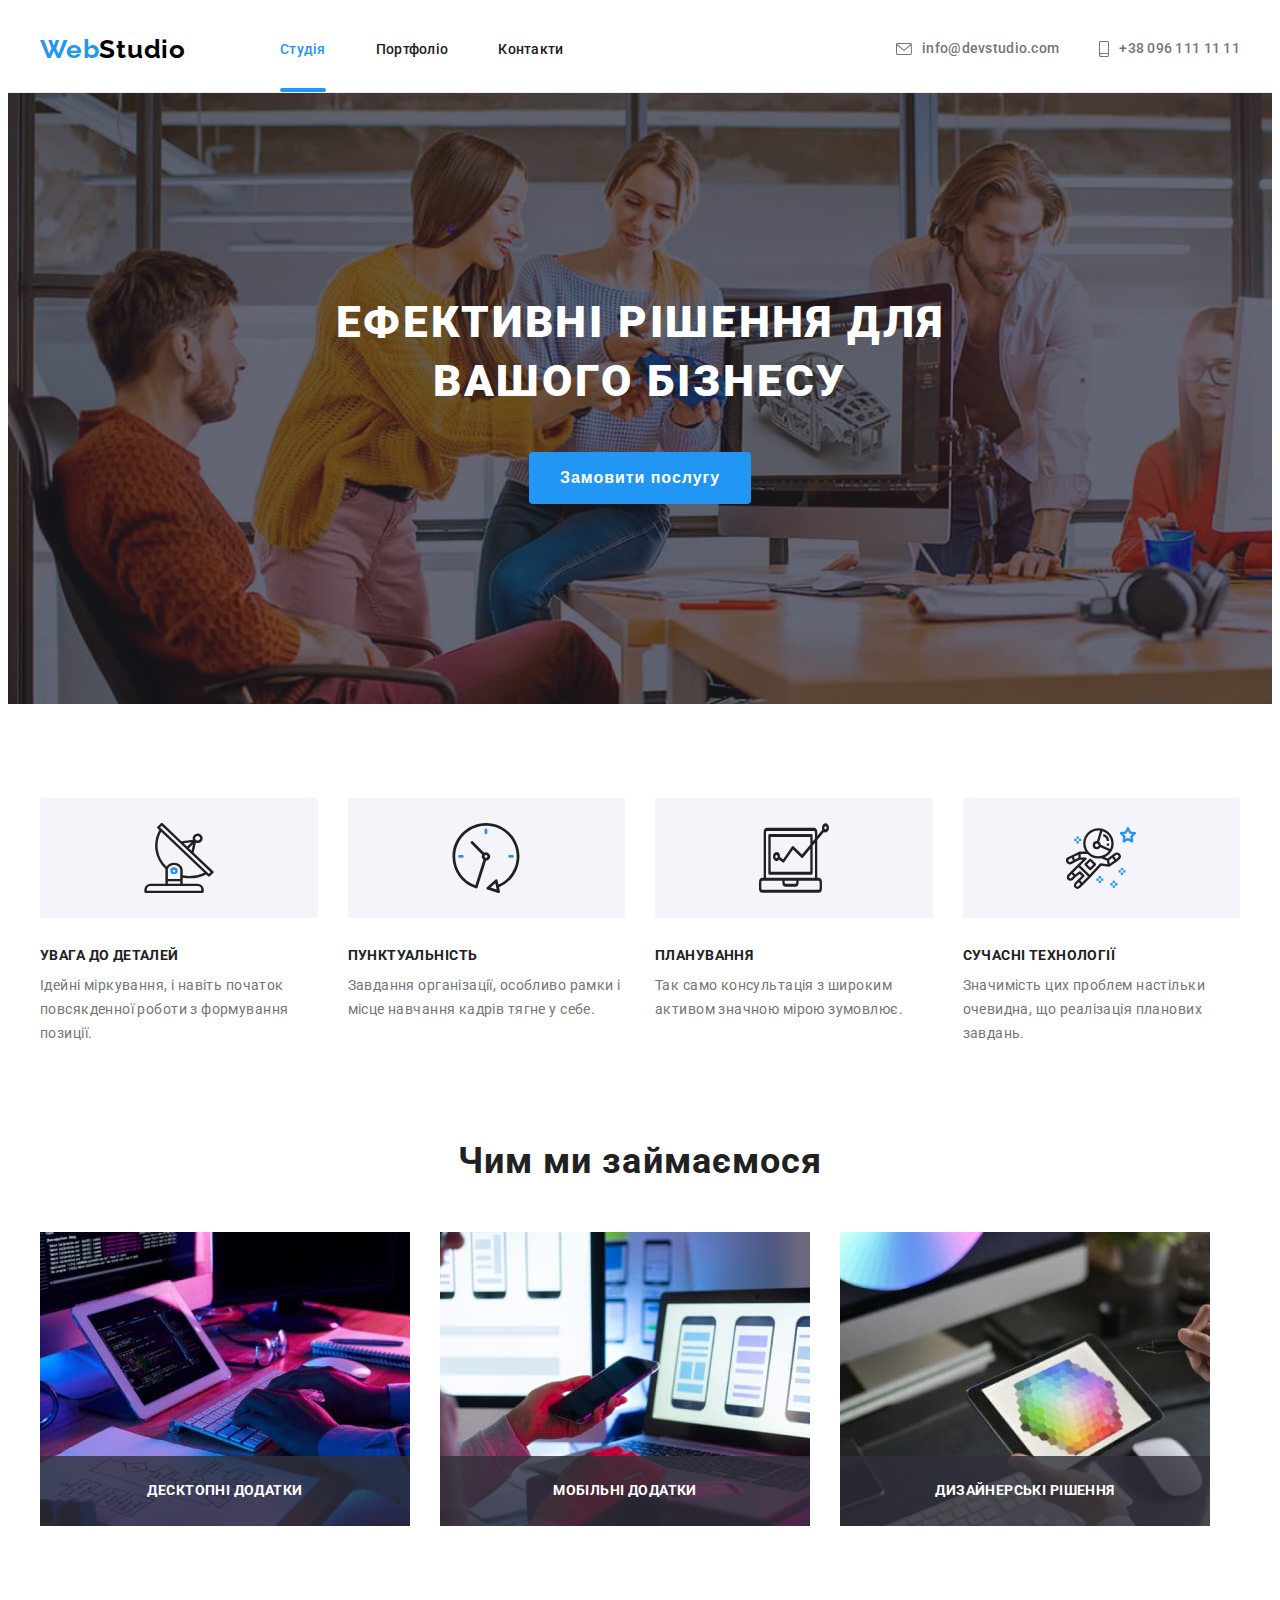
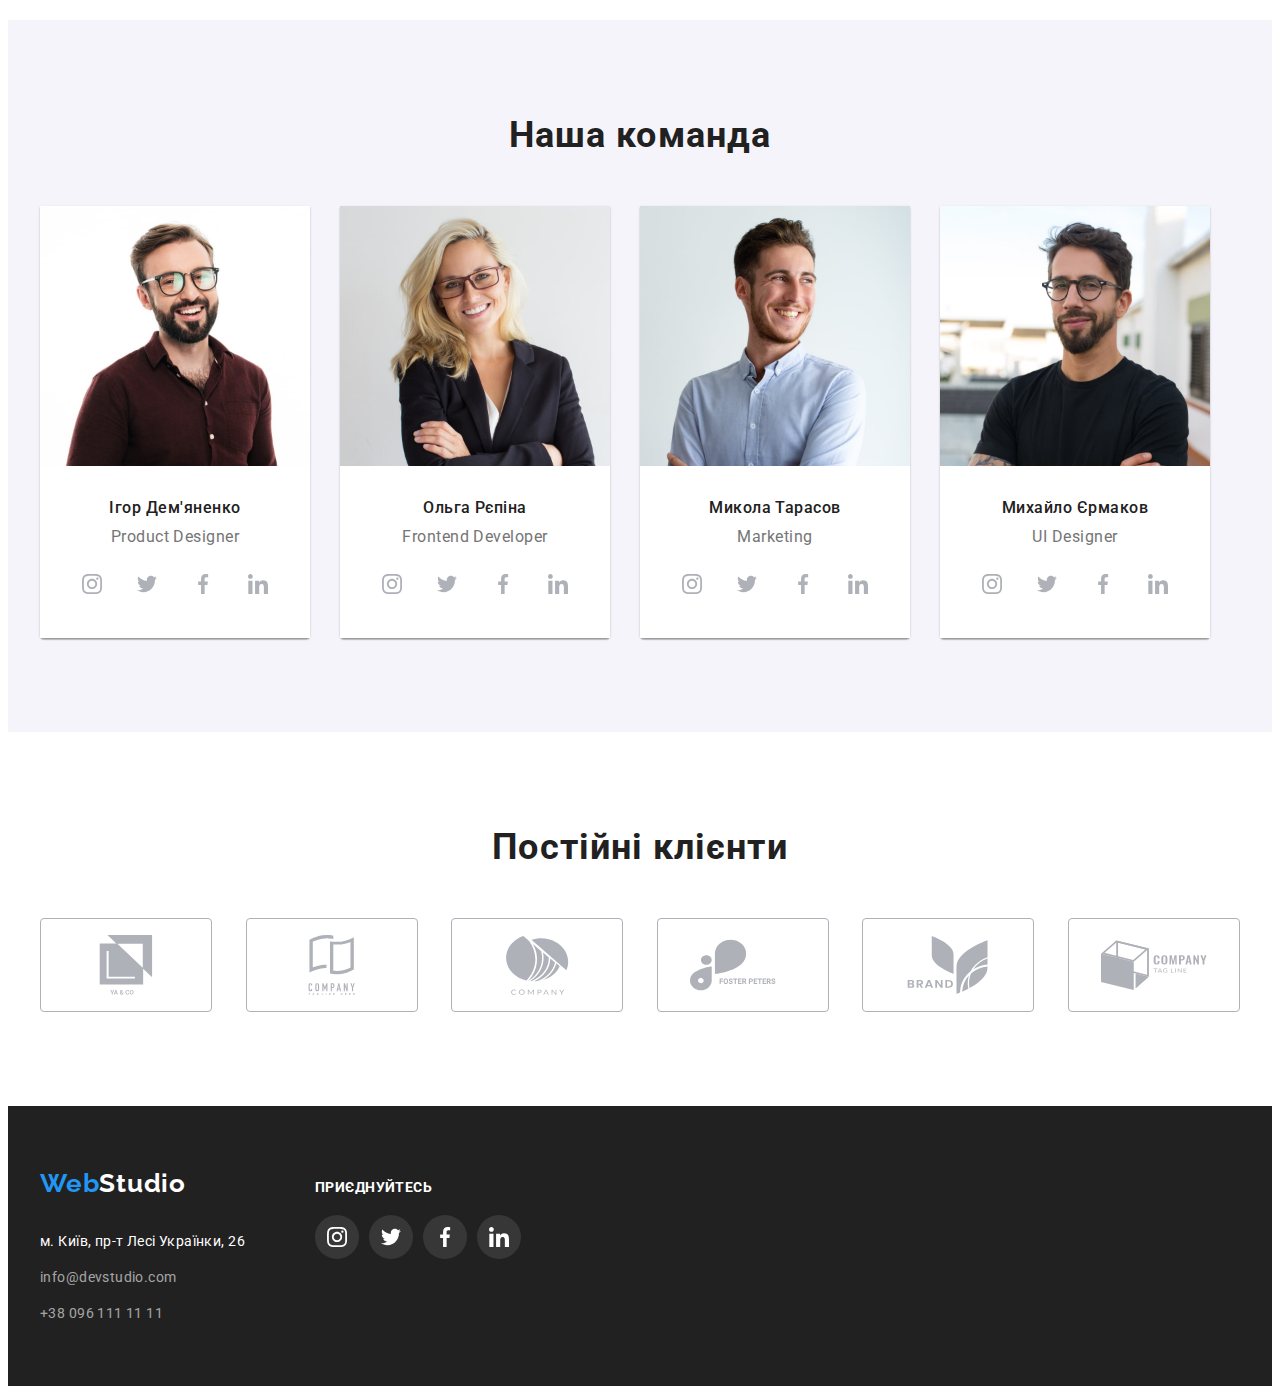
==== index.html @ 7ac187a0 "add js, corected html and css" ====
<!DOCTYPE html>
<html lang="uk">

<head>
    <meta charset="UTF-8">
    <meta http-equiv="X-UA-Compatible" content="IE=edge">
    <meta name="viewport" content="width=device-width, initial-scale=1.0">
    <title>Document</title>
    <link
        href="https://fonts.googleapis.com/css2?family=Raleway:wght@700&family=Roboto:wght@400;500;700;900&display=swap"
        rel="stylesheet">
    <link rel="stylesheet" href="https://cdnjs.cloudflare.com/ajax/libs/modern-normalize/2.0.0/modern-normalize.min.css"
        integrity="sha512-4xo8blKMVCiXpTaLzQSLSw3KFOVPWhm/TRtuPVc4WG6kUgjH6J03IBuG7JZPkcWMxJ5huwaBpOpnwYElP/m6wg=="
        crossorigin="anonymous" referrerpolicy="no-referrer" />
    <link rel="stylesheet" href="./css/style.css">
</head>

<body>
    <header class="header">
        <div class="container header-container">
            <a class=" logo logo-first-part link" href="">Web<span class="part-logo">Studio</span></a>
            <nav class="navigation">
                <ul class="nav-list list">
                    <li class="nav-link-item"><a class="nav-link-list active link" href="./index.html">Студія</a></li>
                    <li class="nav-link-item"><a class="nav-link-list link" href="./portfolio.html">Портфоліо</a>
                    </li>
                    <li class="nav-link-item"><a class="nav-link-list link" href="">Контакти</a></li>
                </ul>
            </nav>
            <ul class="contact-list list">
                <li class="contact-list-item">
                    <a class="contact-mail link" href="mailto:info@devstudio.com"><svg class="contact-icon-mail">
                            <use href="./images/icons.svg#envelope"></use>
                        </svg>info@devstudio.com</a>
                </li>
                <li class="contact-list-item">
                    <a class="contact-number link" href="tel:+380961111111">
                        <svg class="contact-icon-number">
                            <use href="./images/icons.svg#smartphone"></use>
                        </svg>
                        +38 096 111 11
                        11</a>
                </li>
            </ul>
        </div>
    </header>
    <main>

        <!--HERO-->

        <section class="hero">
            <div class="container">
                <h1 class="hero-title overtitle ">Ефективні рішення для вашого бізнесу</h1>
                <button class="hero-button active-btn" type="button" data-modal-open>Замовити послугу</button>
            </div>
        </section>

        <!--ADVANTAGES-->

        <section class="advantages-section section">
            <div class="container">
                <ul class="advantages-list list">
                    <li class="advantages-list-item advantages-icon-antena">
                        <h3 class="advantages-title">Увага до деталей</h3>
                        <p class="advantages-desc">Ідейні міркування, і навіть початок повсякденної роботи з формування
                            позиції.</p>
                    </li>
                    <li class="advantages-list-item advantages-icon-clock">
                        <h3 class="advantages-title">Пунктуальність</h3>
                        <p class="advantages-desc">Завдання організації, особливо рамки і місце навчання кадрів тягне у
                            себе.</p>
                    </li>
                    <li class="advantages-list-item advantages-icon-vector">
                        <h3 class="advantages-title">Планування</h3>
                        <p class="advantages-desc">Так само консультація з широким активом значною мірою зумовлює.</p>
                    </li>
                    <li class="advantages-list-item advantages-icon-astronaut">
                        <h3 class="advantages-title">Сучасні технології</h3>
                        <p class="advantages-desc">Значимість цих проблем настільки очевидна, що реалізація планових
                            завдань.</p>
                    </li>
                </ul>
            </div>
        </section>

        <!--MAIN-->

        <section class="main">
            <div class="container">
                <h2 class="position title">Чим ми займаємося</h2>
                <ul class="main-list list">
                    <li class="main-list-item"><img class="main-image" src="./images/box-1.jpg"
                            alt="праця на комп'ютері" width="370" height="294">
                        <p class="main-list-application">Десктопні додатки</p>
                    </li>
                    <li class="main-list-item"><img class="main-image" src="./images/box-2.jpg"
                            alt=" ком'ютер і телефон" width="370" height="294">
                        <p class="main-list-application">Мобільні додатки</p>
                    </li>
                    <li class="main-list-item"><img class="main-image" src="./images/box-3.jpg" alt="праця на планшеті"
                            width="370" height="294">
                        <p class="main-list-application">Дизайнерські рішення</p>
                    </li>
                </ul>
            </div>
        </section>

        <!--EMPLOYEES-->

        <section class="employees section">
            <div class="container">
                <h2 class="employees-title position title">Наша команда</h2>
                <ul class="employees-list list">
                    <li class="employees-card">
                        <img class="employees-photo" src="./images/command-4.jpg" alt="чоловік в окулярах" width="270"
                            height="260">
                        <div class="employees-wrapper">
                            <h3 class="employees-name position">Ігор Дем'яненко</h3>
                            <p class="employees-position position" lang="en">Product Designer</p>
                            <ul class="social-list list">
                                <li class="social-list-item">
                                    <a class="social-list-link" href="">
                                        <svg class="social-list-icon" width="20" height="20">
                                            <use href="./images/icons.svg#instagram"></use>
                                        </svg>
                                    </a>
                                </li>
                                <li class="social-list-item">
                                    <a class="social-list-link" href="">
                                        <svg class="social-list-icon" width="20" height="20">
                                            <use href="./images/icons.svg#twitter"></use>
                                        </svg>
                                    </a>
                                </li>
                                <li class="social-list-item">
                                    <a class="social-list-link" href="">
                                        <svg class="social-list-icon" width="20" height="20">
                                            <use href="./images/icons.svg#facebook"></use>
                                        </svg>
                                    </a>
                                </li>
                                <li class="social-list-item">
                                    <a class="social-list-link" href="">
                                        <svg class="social-list-icon" width="20" height="20">
                                            <use href="./images/icons.svg#linkedin"></use>
                                        </svg>
                                    </a>
                                </li>
                            </ul>
                        </div>
                    </li>
                    <li class="employees-card">
                        <img class="employees-photo" src="./images/command-2.jpg" alt="жінка в окулярах" width="270"
                            height="260">
                        <div class="employees-wrapper">
                            <h3 class="employees-name position">Ольга Рєпіна</h3>
                            <p class="employees-position position" lang="en">Frontend Developer</p>
                            <ul class="social-list list">
                                <li class="social-list-item">
                                    <a class="social-list-link" href="">
                                        <svg class="social-list-icon" width="20" height="20">
                                            <use href="./images/icons.svg#instagram"></use>
                                        </svg>
                                    </a>
                                </li>
                                <li class="social-list-item">
                                    <a class="social-list-link" href="">
                                        <svg class="social-list-icon" width="20" height="20">
                                            <use href="./images/icons.svg#twitter"></use>
                                        </svg>
                                    </a>
                                </li>
                                <li class="social-list-item">
                                    <a class="social-list-link" href="">
                                        <svg class="social-list-icon" width="20" height="20">
                                            <use href="./images/icons.svg#facebook"></use>
                                        </svg>
                                    </a>
                                </li>
                                <li class="social-list-item">
                                    <a class="social-list-link" href="">
                                        <svg class="social-list-icon" width="20" height="20">
                                            <use href="./images/icons.svg#linkedin"></use>
                                        </svg>
                                    </a>
                                </li>
                            </ul>
                        </div>
                    </li>
                    <li class="employees-card">
                        <img class="employees-photo" src="./images/command-3.jpg" alt="чоловік" width="270"
                            height="260">
                        <div class="employees-wrapper">
                            <h3 class="employees-name position">Микола Тарасов</h3>
                            <p class="employees-position position" lang="en">Marketing</p>
                            <ul class="social-list list">
                                <li class="social-list-item">
                                    <a class="social-list-link" href="">
                                        <svg class="social-list-icon" width="20" height="20">
                                            <use href="./images/icons.svg#instagram"></use>
                                        </svg>
                                    </a>
                                </li>
                                <li class="social-list-item">
                                    <a class="social-list-link" href="">
                                        <svg class="social-list-icon" width="20" height="20">
                                            <use href="./images/icons.svg#twitter"></use>
                                        </svg>
                                    </a>
                                </li>
                                <li class="social-list-item">
                                    <a class="social-list-link" href="">
                                        <svg class="social-list-icon" width="20" height="20">
                                            <use href="./images/icons.svg#facebook"></use>
                                        </svg>
                                    </a>
                                </li>
                                <li class="social-list-item">
                                    <a class="social-list-link" href="">
                                        <svg class="social-list-icon" width="20" height="20">
                                            <use href="./images/icons.svg#linkedin"></use>
                                        </svg>
                                    </a>
                                </li>
                            </ul>
                        </div>
                    </li>
                    <li class="employees-card">
                        <img class="employees-photo" src="./images/command-1.jpg" alt="чоловік в окулярах" width="270"
                            height="260">
                        <div class="employees-wrapper">
                            <h3 class="employees-name position">Михайло Єрмаков</h3>
                            <p class="employees-position position" lang="en">UI Designer</p>
                            <ul class="social-list list">
                                <li class="social-list-item">
                                    <a class="social-list-link" href="">
                                        <svg class="social-list-icon" width="20" height="20">
                                            <use href="./images/icons.svg#instagram"></use>
                                        </svg>
                                    </a>
                                </li>
                                <li class="social-list-item">
                                    <a class="social-list-link" href="">
                                        <svg class="social-list-icon" width="20" height="20">
                                            <use href="./images/icons.svg#twitter"></use>
                                        </svg>
                                    </a>
                                </li>
                                <li class="social-list-item">
                                    <a class="social-list-link" href="">
                                        <svg class="social-list-icon" width="20" height="20">
                                            <use href="./images/icons.svg#facebook"></use>
                                        </svg>
                                    </a>
                                </li>
                                <li class="social-list-item">
                                    <a class="social-list-link" href="">
                                        <svg class="social-list-icon" width="20" height="20">
                                            <use href="./images/icons.svg#linkedin"></use>
                                        </svg>
                                    </a>
                                </li>
                            </ul>
                        </div>
                    </li>
                </ul>
            </div>
        </section>

        <!------CUSTOMER------>

        <section class="customer section">
            <div class="container">
                <h2 class="title position">Постійні клієнти</h2>
                <ul class="customer-list list">
                    <li class="customer-list-item">
                        <a class="customer-link-list" href="">
                            <svg class="customer-list-icon" width="106" height="60">
                                <use href="./images/icons.svg#buyer-1"></use>
                            </svg>
                        </a>
                    </li>
                    <li class="customer-list-item">
                        <a class="customer-link-list" href="">
                            <svg class="customer-list-icon" width="106" height="60">
                                <use href="./images/icons.svg#buyer-2"></use>
                            </svg>
                        </a>
                    </li>
                    <li class="customer-list-item">
                        <a class="customer-link-list" href="">
                            <svg class="customer-list-icon" width="106" height="60">
                                <use href="./images/icons.svg#buyer-3"></use>
                            </svg>
                        </a>
                    </li>
                    <li class="customer-list-item">
                        <a class="customer-link-list" href="">
                            <svg class="customer-list-icon" width="106" height="60">
                                <use href="./images/icons.svg#buyer-4"></use>
                            </svg>
                        </a>
                    </li>
                    <li class="customer-list-item">
                        <a class="customer-link-list" href="">
                            <svg class="customer-list-icon" width="106" height="60">
                                <use href="./images/icons.svg#buyer-5"></use>
                            </svg>
                        </a>
                    </li>
                    <li class="customer-list-item">
                        <a class="customer-link-list" href="">
                            <svg class="customer-list-icon" width="106" height="60">
                                <use href="./images/icons.svg#buyer-6"></use>
                            </svg>
                        </a>
                    </li>
                </ul>
            </div>
        </section>


    </main>
    <footer class="footer decoration">
        <div class="container container-join">
            <div class="adress-container">
                <a class="logo link" href="">Web<span class="second-part">Studio</span></a>
                <address class="contact-info">
                    <p class="address">м. Київ, пр-т Лесі Українки, 26</p>
                    <ul class="list">
                        <li class="info">
                            <a class="info-mail link" href="mailto:info@devstudio.com ">info@devstudio.com</a>
                        </li>
                        <li class="info">
                            <a class="info-number link" href="tel:+380961111111">+38 096 111 11 11</a>
                        </li>
                    </ul>
                </address>
            </div>
            <div class="social-join">
                <h2 class="social">приєднуйтесь</h2>
                <ul class="social-list list">
                    <li class="social-list-item">
                        <a class="social-list-link-join" href="">
                            <svg class="social-list-icon-join" width="20" height="20">
                                <use href="./images/icons.svg#instagram"></use>
                            </svg>
                        </a>
                    </li>
                    <li class="social-list-item">
                        <a class="social-list-link-join" href="">
                            <svg class="social-list-icon-join" width="20" height="20">
                                <use href="./images/icons.svg#twitter"></use>
                            </svg>
                        </a>
                    </li>
                    <li class="social-list-item">
                        <a class="social-list-link-join" href="">
                            <svg class="social-list-icon-join" width="20" height="20">
                                <use href="./images/icons.svg#facebook"></use>
                            </svg>
                        </a>
                    </li>
                    <li class="social-list-item">
                        <a class="social-list-link-join" href="">
                            <svg class="social-list-icon-join" width="20" height="20">
                                <use href="./images/icons.svg#linkedin"></use>
                            </svg>
                        </a>
                    </li>
                </ul>
            </div>
        </div>
    </footer>


    <div class="backdrop is-hidden" data-modal>
        <div class="modal">
            <button type="button" class="moda-close-btn" data-modal-close>
                <svg class="modal-close-icon" width="18" height="18">
                    <use href="./images/icons.svg#icon-close"></use>
                </svg>
            </button>
        </div>
    </div>
    <script src="./js/modal.js"></script>
</body>

</html>
---- css/style.css ----
:root {
    --primare-font-family: 'Roboto', sans-serif;
    --second-font-family: 'Raleway', sans-serif;
    --primare-text-color-theme-dark: #212121;
    --secondary-text-color-theme-dark: #757575;
    --primare-text-color-theme-light: #ffffff;
    --secondary-text-color-theme-light: rgba(255, 255, 255, 0.6);
    --accent-color: #2196F3;
    --part-logo-color: #000000;
    --first-decoration-backgraund: #2F303A;
    --second-decoration-backgroend: #F5F4FA;
    --cubic: cubic-bezier(0.4, 0, 0.2, 1)
}

body {
    font-family: var(--primare-font-family);
    color: var(--primare-text-color-theme-dark);
}

h1,
h2,
h3,
p {
    margin-top: 0;
    margin-bottom: 0;
}

ul {
    margin-top: 0;
    margin-bottom: 0;
    padding-left: 0;
}

img {
    display: block;
}

address {
    font-style: normal;
}

.link {
    text-decoration: none;
}


.list {
    list-style: none;
}

.container {
    width: 1200px;
    padding-left: 15px;
    padding-right: 15px;
    margin-left: auto;
    margin-right: auto;
}

.section {
    padding-top: 94px;
    padding-bottom: 94px;
}

.header-container {
    display: flex;
    align-items: center;
}

.header {
    max-width: 1600px;
    margin-left: auto;
    margin-right: auto;
    border-bottom: 1px solid #ECECEC;
}

.logo {
    font-family: 'Raleway';
    font-weight: 700;
    font-size: 26px;
    line-height: 1.38;
    letter-spacing: 0.03em;
    color: var(--accent-color);
}

.logo-first-part {
    margin-right: 94px;
}

.part-logo {
    color: var(--part-logo-color);
}

.nav-list {
    display: flex;
}

.nav-link-list {
    display: block;
    padding-top: 32px;
    padding-bottom: 32px;
    font-weight: 500;
    font-size: 14px;
    line-height: 1.4;
    letter-spacing: 0.02em;
    color: var(--primare-text-color-theme-dark);
    transition: color 250ms var(--cubic);
}

.nav-link-list:hover,
.nav-link-list:focus {
    color: var(--accent-color);
}

.nav-link-item:not(:last-child) {
    margin-right: 50px;
}

.contact-list {
    display: flex;
    margin-left: auto;
}

.contact-list-item:not(:last-child) {
    margin-right: 40px;
}

.contact-mail,
.contact-number {
    display: inline-flex;
    align-items: center;
    font-weight: 500;
    font-size: 14px;
    line-height: 1.4;
    letter-spacing: 0.02em;
    color: var(--secondary-text-color-theme-dark);
    transition: color 250ms var(--cubic);
}


.contact-mail:hover,
.contact-mail:focus {
    color: var(--accent-color);
}

.contact-icon-mail {
    width: 16px;
    height: 12px;
    fill: var(--secondary-text-color-theme-dark);
    margin-right: 10px;
    transition: fill 250ms var(--cubic);
}


.contact-mail:hover .contact-icon-mail,
.contact-mail:focus .contact-icon-mail {
    fill: var(--accent-color);
}


.contact-icon-number {
    width: 10px;
    height: 16px;
    fill: var(--secondary-text-color-theme-dark);
    margin-right: 10px;
    transition: fill 250ms var(--cubic);
}

.contact-number:hover .contact-icon-number,
.contact-number:focus .contact-icon-number {
    fill: var(--accent-color);
}

.contact-number:hover,
.contact-number:focus {
    color: var(--accent-color);
}

.active {
    position: relative;
    color: var(--accent-color);
}

.active::after {
    content: "";
    position: absolute;
    width: 100%;
    height: 4px;
    left: 0;
    bottom: 0;
    border-radius: 2px;
    background-color: var(--accent-color);
}

/*---------START HERO---------*/
.hero {
    max-width: 1600px;
    margin-left: auto;
    margin-right: auto;
    background-image: linear-gradient(rgba(47, 48, 58, 0.4), rgba(47, 48, 58, 0.4)), url(../images/hero/Img.jpg);
    background-size: cover;
    text-align: center;
    padding-top: 200px;
    padding-bottom: 200px;
    background-color: var(--first-decoration-backgraund);
}

.hero-title {
    font-weight: 900;
    font-size: 44px;
    line-height: 1.36;
    letter-spacing: 0.06em;
    text-transform: uppercase;
    text-align: center;
    color: var(--primare-text-color-theme-light);
    margin-bottom: 40px;
}

.overtitle {
    max-width: 696px;
    margin-right: auto;
    margin-left: auto;
}

.hero-button {
    min-width: 216px;
    padding: 10px 30px;
    font-weight: 700;
    font-size: 16px;
    line-height: 1.88;
    letter-spacing: 0.06em;
    text-align: center;
    border-radius: 4px;
    border: 1px solid transparent;
    color: var(--primare-text-color-theme-light);
    transition: background-color 250ms var(--cubic);
    cursor: pointer;
}

.hero-button:hover,
.hero-button:focus {
    background-color: var(--accent-color);
}

.position {
    text-align: center;
}

/*--------END HERO-----------*/
/*-----START ADVANTAGES------*/
.advantages-section {
    padding-top: 94px;
}


.advantages-list {
    display: flex;
    margin-left: -30px;
}

.advantages-list-item {
    flex-basis: calc((100% - 90px) / 4);
    margin-left: 30px;
}

.advantages-list-item::before {
    display: block;
    content: "";
    height: 120px;
    background-size: 70px 70px;
    background-repeat: no-repeat;
    background-position: center;
    background-color: #F5F4FA;
    margin-bottom: 30px;
}

.advantages-icon-antena::before {
    content: "";
    background-image: url(../images/antena.svg);
}

.advantages-icon-clock::before {
    content: "";
    background-image: url(../images/clock\ 1.svg);
}

.advantages-icon-vector::before {
    content: "";
    background-image: url(../images/vector.svg);
}

.advantages-icon-astronaut::before {
    content: "";
    background-image: url(../images/astronaut\ 1.svg);
}

.advantages-title {
    font-weight: 700;
    font-size: 14px;
    line-height: 1.14;
    letter-spacing: 0.03em;
    text-transform: uppercase;
    margin-bottom: 10px;
}

.advantages-desc {
    font-size: 14px;
    line-height: 1.71;
    letter-spacing: 0.03em;
    color: var(--secondary-text-color-theme-dark);
}

/*------END ADVANTAGES-------*/
/*-----START MAIN-----*/

.main {
    padding-bottom: 94px;
}

.title {
    font-weight: 700;
    font-size: 36px;
    line-height: 1.17;
    letter-spacing: 0.03em;
    margin-bottom: 50px;
}

.main-list {
    display: flex;
    margin-left: -30px;
}

.main-list-item {
    position: relative;
    width: 370px;
    margin-left: 30px;
}



.main-list-application {
    position: absolute;
    bottom: 0;
    right: 0;
    margin: 0;
    width: 100%;
    height: 70px;
    display: flex;
    justify-content: center;
    align-items: center;
    color: var(--primare-text-color-theme-light);
    background-color: rgba(47, 48, 58, 0.8);
    font-weight: 700;
    font-size: 14px;
    line-height: 1.14;
    letter-spacing: 0.03em;
    text-transform: uppercase;
}

/*------END MAIN-------*/
/*-----START EMPLOYEES------*/
.employees {
    background-color: var(--second-decoration-backgroend);
}

.employees-title {
    background-color: var(--second-decoration-backgroend);
}

.employees-list {
    display: flex;
    margin-left: -30px;
}

.employees-card {
    margin-left: 30px;
    box-shadow: 0px 1px 3px rgba(0, 0, 0, 0.12),
        0px 1px 1px rgba(0, 0, 0, 0.14),
        0px 2px 1px rgba(0, 0, 0, 0.2);
    border-radius: 0px 0px 4px 4px;
}

.employees-wrapper {
    padding: 32px 30px;
    background-color: #ffffff;


}

.employees-name {
    font-weight: 500;
    font-size: 16px;
    line-height: 1.19;
    letter-spacing: 0.03em;
    color: var(--primare-text-color-theme-dark);
    margin-bottom: 10px;
}

.employees-position {
    font-size: 16px;
    line-height: 1.19;
    letter-spacing: 0.03em;
    color: var(--secondary-text-color-theme-dark);
    margin-bottom: 16px;
}

.social-list {
    display: flex;
    justify-content: space-between;
}

.social-list-link {
    display: flex;
    align-items: center;
    justify-content: center;
    width: 44px;
    height: 44px;
    border-radius: 50%;
    transition: background-color 250ms var(--cubic);
}

.social-list-icon {
    fill: #AFB1B8;
    transition: fill 250ms var(--cubic);
}

.social-list-link:hover,
.social-list-link:focus {
    background-color: var(--accent-color);
}

.social-list-link:hover .social-list-icon,
.social-list-link:focus .social-list-icon {
    fill: var(--primare-text-color-theme-light);
}

/*-----END EMPLOYEES-----*/

/*------START CUSTOMER-----*/

.customer-list {
    display: flex;
    justify-content: space-between;
}

.customer-link-list {
    display: flex;
    align-items: center;
    justify-content: center;
    width: 170px;
    height: 92px;
    border: 1px solid #AFB1B8;
    border-radius: 4px;
    transition: border 250ms var(--cubic);
}

.customer-link-list:hover,
.customer-link-list:focus {
    border: 1px solid var(--accent-color);
}

.customer-link-list:hover .customer-list-icon,
.customer-link-list:focus .customer-list-icon {
    fill: var(--accent-color);
}

.customer-list-icon {
    fill: #AFB1B8;
    transition: fill 250ms var(--cubic);
}


/*------END CUSTOMER-------*/


/*-----START FOOTER------*/
.footer {
    max-width: 1600px;
    margin-left: auto;
    margin-right: auto;
    padding-top: 60px;
    padding-bottom: 60px;
    background-color: var(--primare-text-color-theme-dark);
}

.second-part {
    color: var(--primare-text-color-theme-light);
}

.contact-info {
    margin-top: 28px;
    margin-right: 70px;
}

.address {
    font-style: normal;
    font-weight: 400;
    font-size: 14px;
    line-height: 1.71;
    letter-spacing: 0.03em;
    margin-bottom: 12px;
    color: var(--primare-text-color-theme-light);
}

.info-mail {
    font-style: normal;
    font-weight: 400;
    font-size: 14px;
    line-height: 1.71;
    letter-spacing: 0.03em;
    color: var(--secondary-text-color-theme-light);
    transition: color 250ms var(--cubic);
}

.info-mail:hover,
.info-mail:focus {
    color: var(--primare-text-color-theme-light);
}

.info:not(:last-child) {
    margin-bottom: 12px;
}

.info-number {
    font-style: normal;
    font-weight: 400;
    font-size: 14px;
    line-height: 1.71;
    letter-spacing: 0.03em;
    color: var(--secondary-text-color-theme-light);
    transition: color 250ms var(--cubic);
}

.info-number:hover,
.info-number:focus {
    color: var(--primare-text-color-theme-light);
}

.container-join {
    display: flex;
    align-items: baseline;
}

.social {
    font-weight: 700;
    font-size: 14px;
    line-height: 16px;
    letter-spacing: 0.03em;
    text-transform: uppercase;
    color: var(--primare-text-color-theme-light);
    margin-bottom: 20px;
}

.social-list-item:not(:last-child) {
    margin-right: 10px;

}

.social-list-link-join {
    display: flex;
    align-items: center;
    justify-content: center;
    width: 44px;
    height: 44px;
    border-radius: 50%;
    background-color: rgba(255, 255, 255, 0.1);
    transition: background-color 250ms var(--cubic);
}

.social-list-link-join:hover,
.social-list-link-join:focus {
    background-color: var(--accent-color);
}

.social-list-icon-join {
    fill: #ffffff;
}

/*---------END FOOTER---------*/

/*---------PORTFOLIO----------*/

/*------START PROJECT------*/
.project {
    padding-top: 94px;
    padding-bottom: 94px;
}

.headline-btn {
    font-weight: 500;
    font-size: 16px;
    line-height: 1.62;
    letter-spacing: 0.03em;
    cursor: pointer;
    color: var(--primare-text-color-theme-dark);
    background-color: var(--second-decoration-backgroend);
    border: none;
    border-radius: 4px;
    padding: 6px 22px;
    transition: background-color 250ms var(--cubic), color 250ms var(--cubic), box-shadow 250ms var(--cubic);
}

.headline-btn:hover,
.headline-btn:focus {
    background-color: var(--accent-color);
    color: var(--primare-text-color-theme-light);
    box-shadow: 0px 3px 1px rgba(0, 0, 0, 0.1), 0px 1px 2px rgba(0, 0, 0, 0.08), 0px 2px 2px rgba(0, 0, 0, 0.12);
}

.active-btn {
    background-color: var(--accent-color);
    color: var(--primare-text-color-theme-light);
}

.project-filtr {
    display: flex;
    justify-content: center;
}

.project-filtr-item:not(:last-child) {
    margin-right: 8px;
}

.project-list {
    display: flex;
    flex-wrap: wrap;
    margin-top: 50px;
}

.project-list-item {
    width: 370px;
    margin-right: 30px;
    margin-bottom: 30px;
}

.project-list-link {
    transition: box-shadow 250ms var(--cubic);
}

.project-list-link:hover,
.project-list-link:focus {
    display: block;
    border: 1px solid #EEEEEE;
    box-shadow: 0px 1px 1px rgba(0, 0, 0, 0.12), 0px 4px 4px rgba(0, 0, 0, 0.06), 1px 4px 6px rgba(0, 0, 0, 0.16);
}

.project-wrapper {
    position: relative;
    overflow: hidden;
}

.project-wrapper-modal {
    position: absolute;
    top: 0;
    left: 0;
    width: 100%;
    height: 100%;
    background-color: rgba(33, 150, 243, 0.9);

    opacity: 0;
    transform: translateY(100%);
    transition: transform 250ms var(--cubic), opacity 250ms var(--cubic);
}

.project-list-link:hover .project-wrapper-modal {
    transform: translateY(0%);
    opacity: 1;
}

.project-modal {
    position: absolute;
    min-width: 322px;
    min-height: 168px;
    top: 50%;
    left: 50%;
    transform: translate(-50%, -50%);

    font-size: 18px;
    line-height: 1.6;
    letter-spacing: 0.03em;
    color: var(--primare-text-color-theme-light);
}

.project-list-item:nth-child(3n) {
    margin-right: 0;
}

.project-list-item:nth-last-child(-n+3) {
    margin-bottom: 0;
}

.project-items {
    padding: 20px 24px;
    border: 1px solid #EEEEEE;
    border-top: 0;
}

.project-name {
    font-weight: 700;
    font-size: 18px;
    line-height: 2.00;
    letter-spacing: 0.06em;
    color: var(--primare-text-color-theme-dark);
    margin-bottom: 4px;
}

.project-department {
    font-size: 16px;
    line-height: 1.88;
    letter-spacing: 0.03em;
    color: var(--secondary-text-color-theme-dark);
}

.backdrop {
    position: fixed;
    top: 0;
    left: 0;
    width: 100vw;
    height: 100vh;
    background-color: rgba(0, 0, 0, 0.2);

    opacity: 1;
    transition: opacity 250ms var(--cubic), visibility 250ms var(--cubic);
}

.backdrop.is-hidden {
    opacity: 0;
    visibility: hidden;
    pointer-events: none;
}

.modal {
    position: absolute;
    width: 528px;
    height: 580px;
    top: 50%;
    left: 50%;
    transform: translate(-50%, -50%);

    background-color: var(--primare-text-color-theme-light);
}

.moda-close-btn {
    position: absolute;
    top: 8px;
    right: 8px;
    display: flex;
    justify-content: center;
    align-items: center;
    width: 30px;
    height: 30px;
    border-radius: 50%;
    border: 1px solid rgba(0, 0, 0, 0.1);
    background-color: transparent;
    padding: 0;
    cursor: pointer;

}
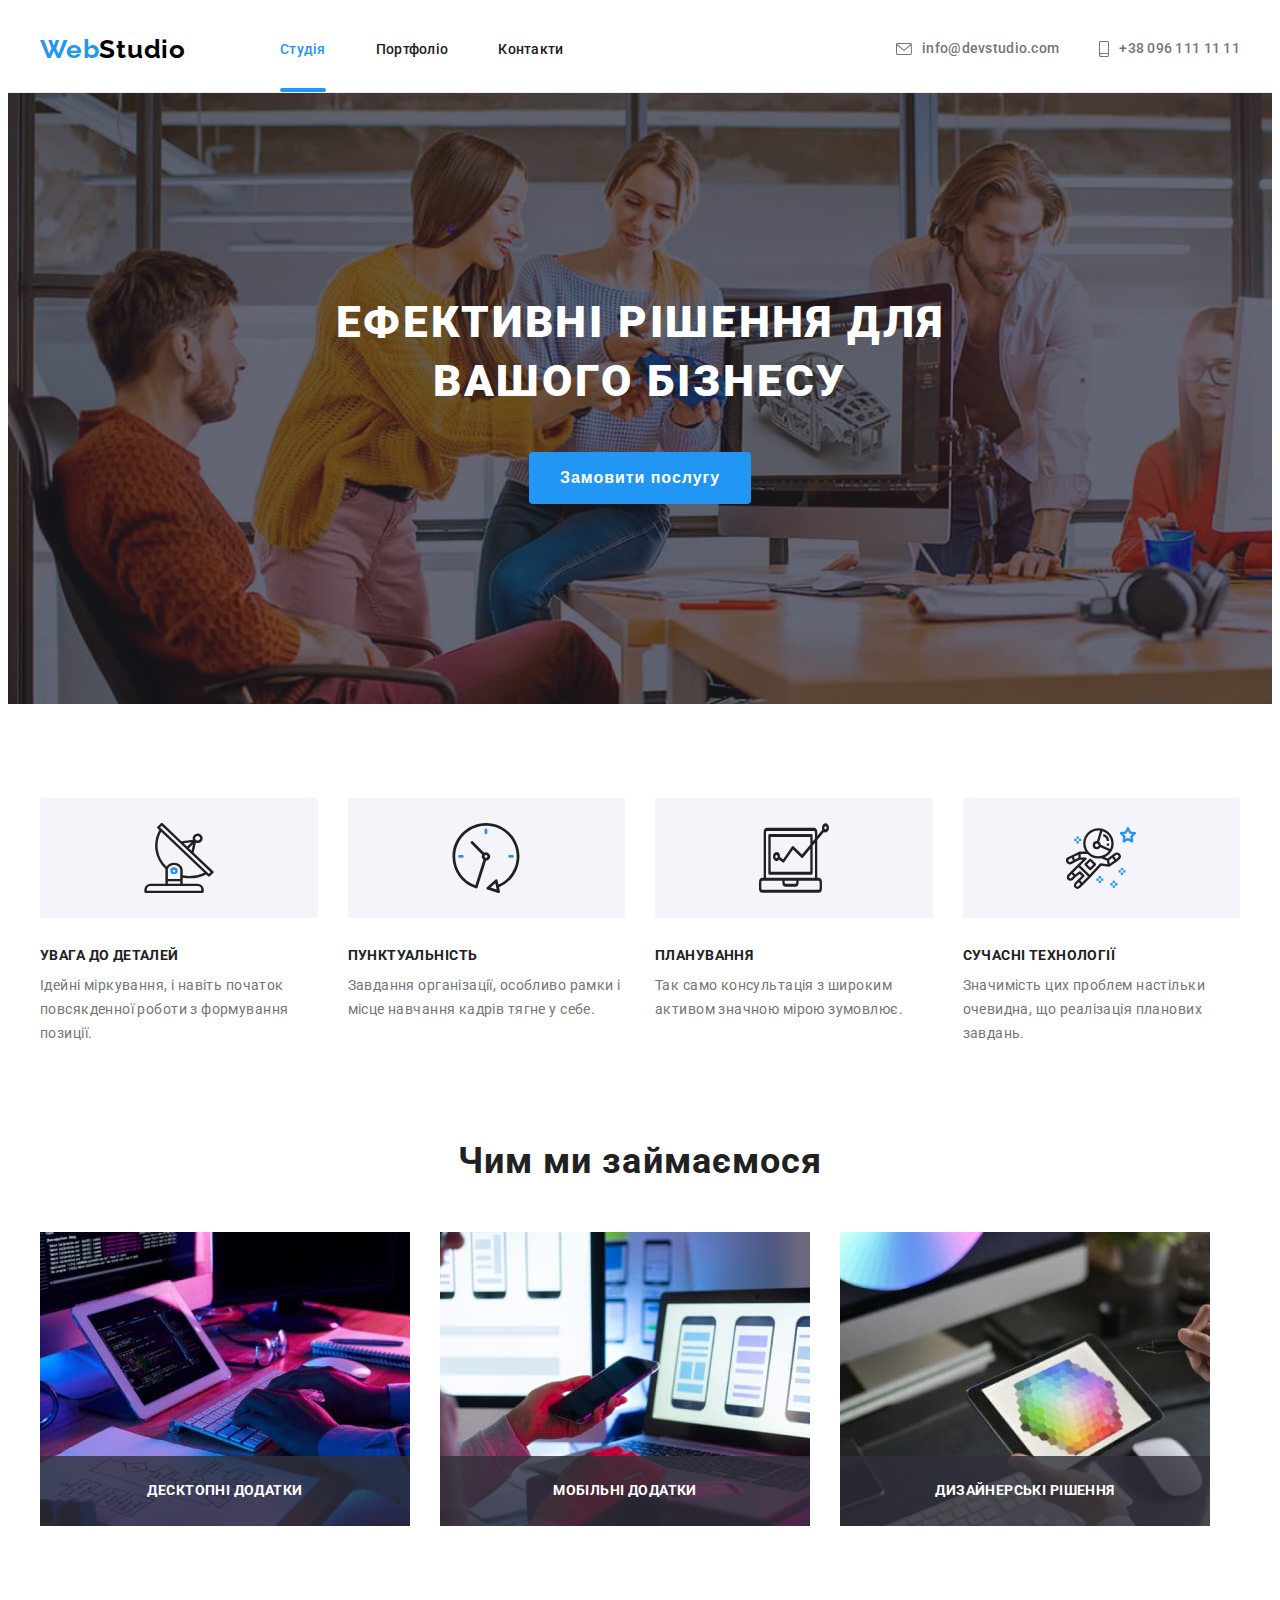
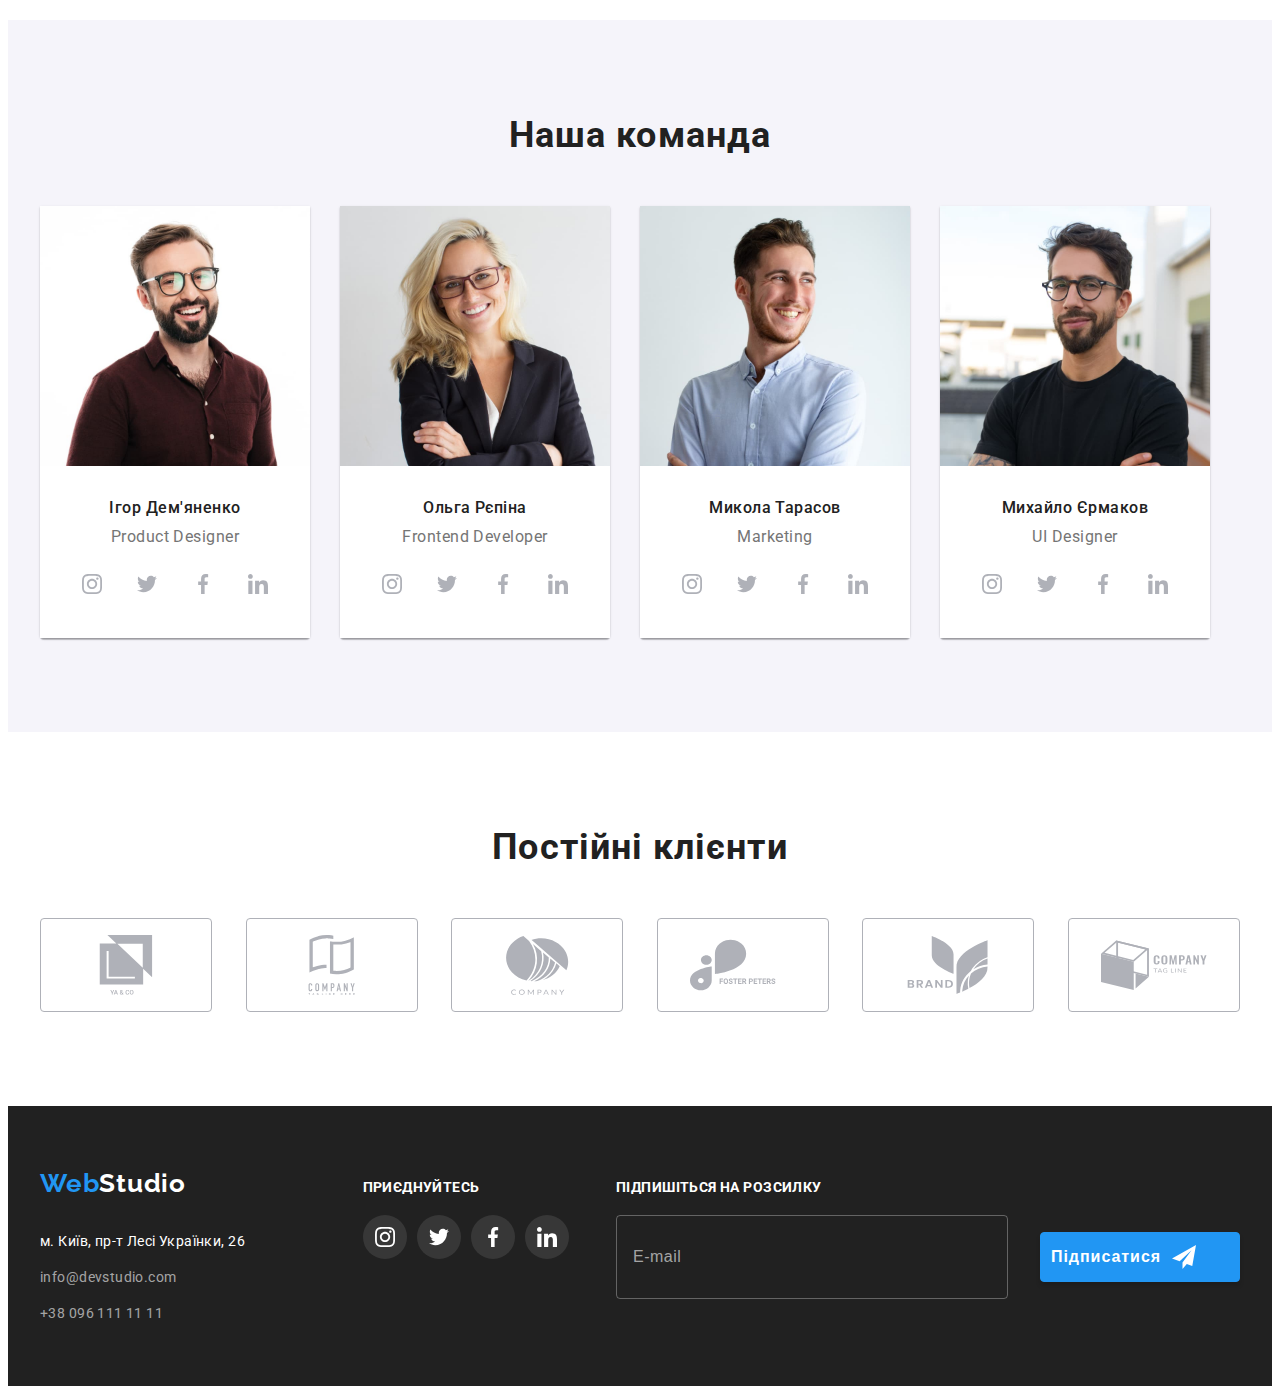
==== commit 6f0cf2b3: "add css and html" ====
--- a/index.html
+++ b/index.html
@@ -370,16 +370,68 @@
                     </li>
                 </ul>
             </div>
+            <div class="subscribe">
+                <p class="social">Підпишіться на розсилку</p>
+                <form class="social-subscribe">
+                    <input class="social-subscribe-input" type="email" placeholder="E-mail">
+                    <button class="subscribe-submit-btn" type="submit">Підписатися</button>
+                </form>
+            </div>
         </div>
     </footer>
 
 
     <div class="backdrop is-hidden" data-modal>
         <div class="modal">
-            <button type="button" class="moda-close-btn" data-modal-close>
-                <svg class="modal-close-icon" width="18" height="18">
-                    <use href="./images/icons.svg#icon-close"></use>
-                </svg>
+            <p class="modal-subscription">Залиште свої дані, ми вам передзвонимо</p>
+            <form  class="contact-form">
+                <label class="contact-form-label">
+                    <span class="contact-form-field">Ім'я</span>
+                    <div class="contact-form-input-wrapper">
+                        <input class="contact-form-input" type="text" name="name">
+                    <svg class="contact-form-input-icon" width="18" height="18">
+                        <use href="./images/icons.svg#icon-person-black"></use>
+                    </svg>
+                    </div>
+                </label>
+                <label class="contact-form-label">
+                    <span class="contact-form-field">Телефон</span>
+                    <div class="contact-form-input-wrapper">
+                        <input class="contact-form-input" type="tel" name="phone">
+                        <svg class="contact-form-input-icon" width="18" height="18">
+                            <use href="./images/icons.svg#icon-phone-black"></use>
+                        </svg>
+                    </div>
+                </label>
+                <label class="contact-form-label">
+                    <span class="contact-form-field">Пошта</span>
+                    <div class="contact-form-input-wrapper">
+                        <input class="contact-form-input" type="email" name="mail" id="mail">
+                    <svg class="contact-form-input-icon" width="18" height="18">
+                        <use href="./images/icons.svg#icon-email-black"></use>
+                    </svg>
+                    </div>
+                </label>
+                <label class="contact-form-label">
+                    <span class="contact-form-field">Коментар</span>
+                    <textarea class="contact-form-message" name="comment" placeholder="Введіть текст"></textarea>
+                </label>
+                    <label class="contact-form-checkbox-label" for="consent">
+                    <input class="contact-form-checkbox-field visually-hidden" type="checkbox" name="consent" id="consent">
+                    <svg class="contact-form-checkbox" width="16" height="16">
+                        <use href="./images/icons.svg#icon-check-black"></use>
+                    </svg>
+                    <svg class="contact-form-checkbox checkbox-hidden" width="16" height="16">
+                        <use href="./images/icons.svg#icon-check"></use>
+                    </svg>
+                    <span class="policy-checkbox"> Погоджуюся з розсилкою та приймаю <a class="checkbox-link" href=""> Умови договору</a></span>
+               </label>
+            </form>
+            <button class="contact-submit-btn" type="submit">Відправити</button>
+            <button  class="moda-close-btn" data-modal-close>
+                    <svg class="modal-close-icon" width="18" height="18">
+                        <use href="./images/icons.svg#icon-close"></use>
+                    </svg>
             </button>
         </div>
     </div>
--- a/css/style.css
+++ b/css/style.css
@@ -191,6 +191,20 @@
     background-color: var(--accent-color);
 }
 
+.visually-hidden {
+    position: absolute;
+    width: 1px;
+    height: 1px;
+    margin: -1px;
+    border: 0;
+    padding: 0;
+    white-space: nowrap;
+    clip-path: inset(100%);
+    clip: rect(0 0 0 0);
+    overflow: hidden;
+}
+
+
 /*---------START HERO---------*/
 .hero {
     max-width: 1600px;
@@ -538,6 +552,7 @@
 .container-join {
     display: flex;
     align-items: baseline;
+    justify-content: space-between;
 }
 
 .social {
@@ -573,6 +588,10 @@
 
 .social-list-icon-join {
     fill: #ffffff;
+
+    .form {
+        display: flex;
+    }
 }
 
 /*---------END FOOTER---------*/
@@ -639,7 +658,6 @@
 .project-list-link:hover,
 .project-list-link:focus {
     display: block;
-    border: 1px solid #EEEEEE;
     box-shadow: 0px 1px 1px rgba(0, 0, 0, 0.12), 0px 4px 4px rgba(0, 0, 0, 0.06), 1px 4px 6px rgba(0, 0, 0, 0.16);
 }
 
@@ -734,9 +752,15 @@
     height: 580px;
     top: 50%;
     left: 50%;
-    transform: translate(-50%, -50%);
-
+    padding: 40px;
     background-color: var(--primare-text-color-theme-light);
+
+    transform: translate(-50%, -50%) scale(1);
+    transition: transform 250ms var(--cubic);
+}
+
+.backdrop.is-hidden .modal {
+    transform: translate(-50%, -50%) scale(0.9);
 }
 
 .moda-close-btn {
@@ -753,5 +777,212 @@
     background-color: transparent;
     padding: 0;
     cursor: pointer;
-
-}+    transition: fill 250ms var(--cubic);
+}
+
+.moda-close-btn:focus .modal-close-icon {
+    fill: #2196F3;
+}
+
+.social-subscribe-input {
+    width: 358px;
+    height: 50px;
+    padding: 16px;
+    border-radius: 4px;
+    border: 1px solid rgba(255, 255, 255, 0.30);
+    background-color: rgba(33, 150, 243, 0.00);
+    color: #ffffff;
+    transition: border 250ms var(--cubic)
+}
+
+.social-subscribe-input:focus {
+    outline: none;
+    border: 1px solid rgb(33, 150, 243, 1);
+}
+
+.social-subscribe .social-subscribe-input::placeholder {
+    font-size: 16px;
+    font-weight: 400;
+    line-height: 1.25;
+    letter-spacing: 0.48px;
+    color: rgba(255, 255, 255, 0.60);
+}
+
+.subscribe-submit-btn {
+    display: inline-flex;
+    align-items: center;
+    width: 200px;
+    height: 50px;
+    margin-left: 28px;
+    padding: 10px;
+    border-radius: 4px;
+    background-color: var(--accent-color);
+    box-shadow: 0px 4px 4px 0px rgba(0, 0, 0, 0.15);
+    border: 1px solid var(--accent-color);
+    color: #ffffff;
+    text-align: center;
+    font-size: 16px;
+    font-style: normal;
+    font-weight: 700;
+    line-height: 1.87; 
+    letter-spacing: 0.96px;
+    cursor: pointer;
+    transition: box-shadow 250ms var(--cubic);
+}
+
+.subscribe-submit-btn::after {
+    content: "";
+    width: 24px;
+    height: 24px;
+    margin-left:11px;
+    background-image: url(../images/icon-send.svg);
+    background-repeat: no-repeat;
+}
+
+.modal-subscription {
+    font-weight: 700;
+    text-align: center;
+    font-size: 20px;
+    line-height: normal;
+    letter-spacing: 0.6px;
+    color: #212121;
+    margin-bottom: 12px;
+}
+
+.contact-form {
+    display: flex;
+    flex-direction: column;
+}
+
+.contact-form-field {
+    display: inline-block;
+    margin-bottom: 4px;
+    font-size: 12px;
+    font-weight: 400;
+    line-height: normal;
+    letter-spacing: 0.12px;
+    color: #757575;
+}
+
+.contact-form-input-wrapper {
+    position: relative;
+}
+
+.contact-form-input {
+    display: inline-block;
+    width: 100%;
+    height: 40px;
+    padding-left: 42px;
+    border-radius: 4px;
+    border: 1px solid rgba(33, 33, 33, 0.20);
+    transition: border 250ms var(--cubic);
+    cursor: pointer
+}
+
+.contact-form-input:focus {
+    outline: none;
+    border: 1px solid #2196F3;
+}
+
+.contact-form-input-icon {
+    display: block;
+    position: absolute;
+    top: 50%;
+    left: 12px;
+    transform: translateY(-50%);
+    transition: fill 250ms var(--cubic);
+}
+
+.contact-form-input:focus + .contact-form-input-icon {
+    fill: #2196F3;
+}
+
+.contact-form-message {
+    width: 100%;
+    height: 120px;
+    padding: 16px 12px;
+    border-radius: 4px;
+    border: 1px solid rgba(33, 33, 33, 0.20);
+    resize: none;
+    transition: border 2250ms var(--cubic);
+}
+
+.contact-form-message::placeholder {
+    font-size: 12px;
+    font-weight: 400;
+    line-height: normal;
+    letter-spacing: 0.12px;
+    color: rgba(117, 117, 117, 0.50);
+}
+
+.contact-form-message:focus {
+    outline: none;
+    border: 1px solid #2196F3;
+}
+
+.contact-form-checkbox-label{
+    position: relative;
+    display: flex;
+    align-items: center;
+    cursor: pointer;
+    margin-top: 20px;
+}
+
+.contact-form-checkbox {
+    position: absolute;
+    margin-left: 8px;
+}
+.checkbox-hidden {
+    opacity: 0;
+    transition: opacity 250ms var(--cubic);
+}
+
+.contact-form-checkbox-field:checked ~ .checkbox-hidden {
+    opacity: 1;
+    transition: opacity 250ms var(--cubic);
+}
+
+.policy-checkbox {
+    margin-left: 32px;
+    font-size: 14px;
+    font-weight: 400;
+    line-height: 1.7;
+    letter-spacing: 0.42px;
+    color: #757575;
+}
+
+.checkbox-link {
+    text-decoration-line: underline;
+    color: var(--accent-color);
+}
+
+.contact-submit-btn {
+    display: flex;
+    align-items: center;
+    justify-content: center;
+    width: 200px;
+    height: 50px;
+    margin-top: 30px;
+    margin-left: auto;
+    margin-right: auto;
+    border-radius: 4px;
+    background-color: var(--accent-color);
+    box-shadow: 0px 4px 4px 0px rgba(0, 0, 0, 0.15);
+    border: 1px solid var(--accent-color);
+    color: #ffffff;
+    text-align: center;
+    font-size: 16px;
+    font-style: normal;
+    font-weight: 700;
+    line-height: 1.87; 
+    letter-spacing: 0.96px;
+    cursor: pointer;
+    transition: box-shadow 250ms var(--cubic);
+}
+
+
+
+
+
+
+
